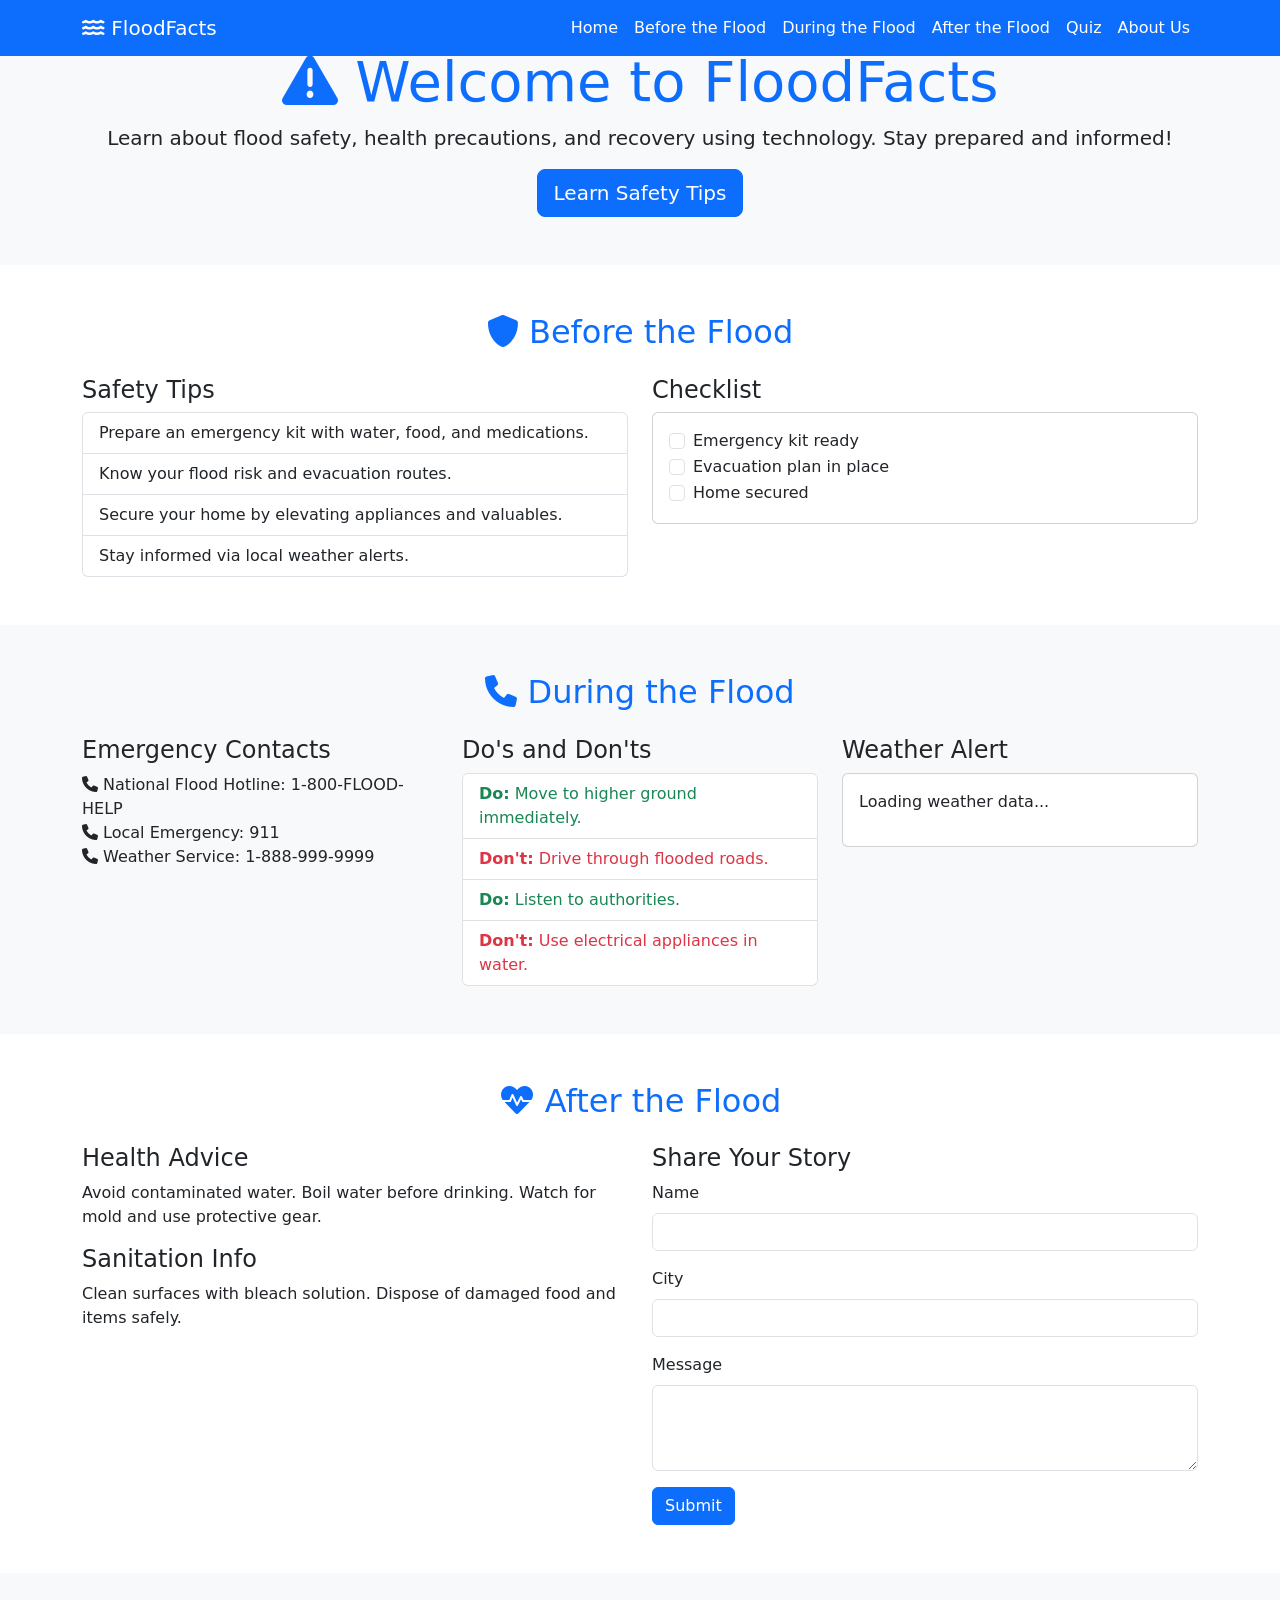
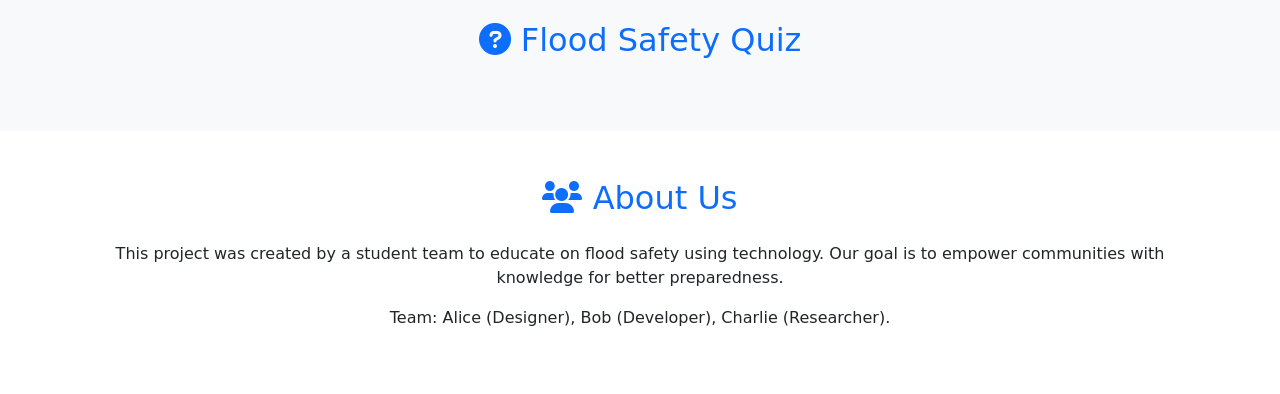
==== index.html @ 53303cf0 "index.html" ====
<!DOCTYPE html>
<html lang="en">
<head>
<meta charset="UTF-8">
<meta name="viewport" content="width=device-width, initial-scale=1.0">
<title>FloodFacts - Educating on Flood Safety</title>
<link href="https://cdn.jsdelivr.net/npm/bootstrap@5.3.0/dist/css/bootstrap.min.css" rel="stylesheet">
<link rel="stylesheet" href="https://cdnjs.cloudflare.com/ajax/libs/font-awesome/6.0.0/css/all.min.css">
<link rel="stylesheet" href="style.css">
</head>
<body>
<!-- Fixed Top Navigation -->
<nav class="navbar navbar-expand-lg navbar-light bg-primary fixed-top">
<div class="container">
<a class="navbar-brand text-white" href="#home"><i class="fas fa-water"></i> FloodFacts</a>
<button class="navbar-toggler" type="button" data-bs-toggle="collapse" data-bs-target="#navbarNav">
<span class="navbar-toggler-icon"></span>
</button>
<div class="collapse navbar-collapse" id="navbarNav">
<ul class="navbar-nav ms-auto">
<li class="nav-item"><a class="nav-link text-white" href="#home">Home</a></li>
<li class="nav-item"><a class="nav-link text-white" href="#before">Before the Flood</a></li>
<li class="nav-item"><a class="nav-link text-white" href="#during">During the Flood</a></li>
<li class="nav-item"><a class="nav-link text-white" href="#after">After the Flood</a></li>
<li class="nav-item"><a class="nav-link text-white" href="#quiz">Quiz</a></li>
<li class="nav-item"><a class="nav-link text-white" href="#about">About Us</a></li>
</ul>
</div>
</div>
</nav>
 
    <!-- Home Section -->
<section id="home" class="section bg-light">
<div class="container text-center py-5">
<h1 class="display-4 text-primary"><i class="fas fa-exclamation-triangle"></i> Welcome to FloodFacts</h1>
<p class="lead">Learn about flood safety, health precautions, and recovery using technology. Stay prepared and informed!</p>
<a href="#before" class="btn btn-primary btn-lg">Learn Safety Tips</a>
</div>
</section>
 
    <!-- Before the Flood Section -->
<section id="before" class="section bg-white">
<div class="container py-5">
<h2 class="text-center text-primary mb-4"><i class="fas fa-shield-alt"></i> Before the Flood</h2>
<div class="row">
<div class="col-md-6">
<h4>Safety Tips</h4>
<ul class="list-group">
<li class="list-group-item">Prepare an emergency kit with water, food, and medications.</li>
<li class="list-group-item">Know your flood risk and evacuation routes.</li>
<li class="list-group-item">Secure your home by elevating appliances and valuables.</li>
<li class="list-group-item">Stay informed via local weather alerts.</li>
</ul>
</div>
<div class="col-md-6">
<h4>Checklist</h4>
<div class="card">
<div class="card-body">
<div class="form-check">
<input class="form-check-input" type="checkbox" id="check1">
<label class="form-check-label" for="check1">Emergency kit ready</label>
</div>
<div class="form-check">
<input class="form-check-input" type="checkbox" id="check2">
<label class="form-check-label" for="check2">Evacuation plan in place</label>
</div>
<div class="form-check">
<input class="form-check-input" type="checkbox" id="check3">
<label class="form-check-label" for="check3">Home secured</label>
</div>
</div>
</div>
</div>
</div>
</div>
</section>
 
    <!-- During the Flood Section -->
<section id="during" class="section bg-light">
<div class="container py-5">
<h2 class="text-center text-primary mb-4"><i class="fas fa-phone"></i> During the Flood</h2>
<div class="row">
<div class="col-md-4">
<h4>Emergency Contacts</h4>
<ul class="list-unstyled">
<li><i class="fas fa-phone"></i> National Flood Hotline: 1-800-FLOOD-HELP</li>
<li><i class="fas fa-phone"></i> Local Emergency: 911</li>
<li><i class="fas fa-phone"></i> Weather Service: 1-888-999-9999</li>
</ul>
</div>
<div class="col-md-4">
<h4>Do's and Don'ts</h4>
<ul class="list-group">
<li class="list-group-item text-success"><strong>Do:</strong> Move to higher ground immediately.</li>
<li class="list-group-item text-danger"><strong>Don't:</strong> Drive through flooded roads.</li>
<li class="list-group-item text-success"><strong>Do:</strong> Listen to authorities.</li>
<li class="list-group-item text-danger"><strong>Don't:</strong> Use electrical appliances in water.</li>
</ul>
</div>
<div class="col-md-4">
<h4>Weather Alert</h4>
<div id="weather" class="card">
<div class="card-body">
<p>Loading weather data...</p>
</div>
</div>
</div>
</div>
</div>
</section>
 
    <!-- After the Flood Section -->
<section id="after" class="section bg-white">
<div class="container py-5">
<h2 class="text-center text-primary mb-4"><i class="fas fa-heartbeat"></i> After the Flood</h2>
<div class="row">
<div class="col-md-6">
<h4>Health Advice</h4>
<p>Avoid contaminated water. Boil water before drinking. Watch for mold and use protective gear.</p>
<h4>Sanitation Info</h4>
<p>Clean surfaces with bleach solution. Dispose of damaged food and items safely.</p>
</div>
<div class="col-md-6">
<h4>Share Your Story</h4>
<form action="https://formspree.io/f/YOUR_FORMSPREE_ID" method="POST">
<div class="mb-3">
<label for="name" class="form-label">Name</label>
<input type="text" class="form-control" id="name" name="name" required>
</div>
<div class="mb-3">
<label for="city" class="form-label">City</label>
<input type="text" class="form-control" id="city" name="city" required>
</div>
<div class="mb-3">
<label for="message" class="form-label">Message</label>
<textarea class="form-control" id="message" name="message" rows="3" required></textarea>
</div>
<button type="submit" class="btn btn-primary">Submit</button>
</form>
</div>
</div>
</div>
</section>
 
    <!-- Quiz Section -->
<section id="quiz" class="section bg-light">
<div class="container py-5">
<h2 class="text-center text-primary mb-4"><i class="fas fa-question-circle"></i> Flood Safety Quiz</h2>
<div id="quiz-container">
<div id="question"></div>
<div id="options"></div>
<button id="next-btn" class="btn btn-primary mt-3" style="display:none;">Next</button>
</div>
<div id="result" style="display:none;">
<h3>Your Score: <span id="score"></span>/5</h3>
<p id="feedback"></p>
</div>
</div>
</section>
 
    <!-- About Us Section -->
<section id="about" class="section bg-white">
<div class="container py-5 text-center">
<h2 class="text-primary mb-4"><i class="fas fa-users"></i> About Us</h2>
<p>This project was created by a student team to educate on flood safety using technology. Our goal is to empower communities with knowledge for better preparedness.</p>
<p>Team: Alice (Designer), Bob (Developer), Charlie (Researcher).</p>
</div>
</section>
 
    <script src="https://cdn.jsdelivr.net/npm/bootstrap@5.3.0/dist/js/bootstrap.bundle.min.js"></script>
<script src="script.js"></script>
</body>
</html>
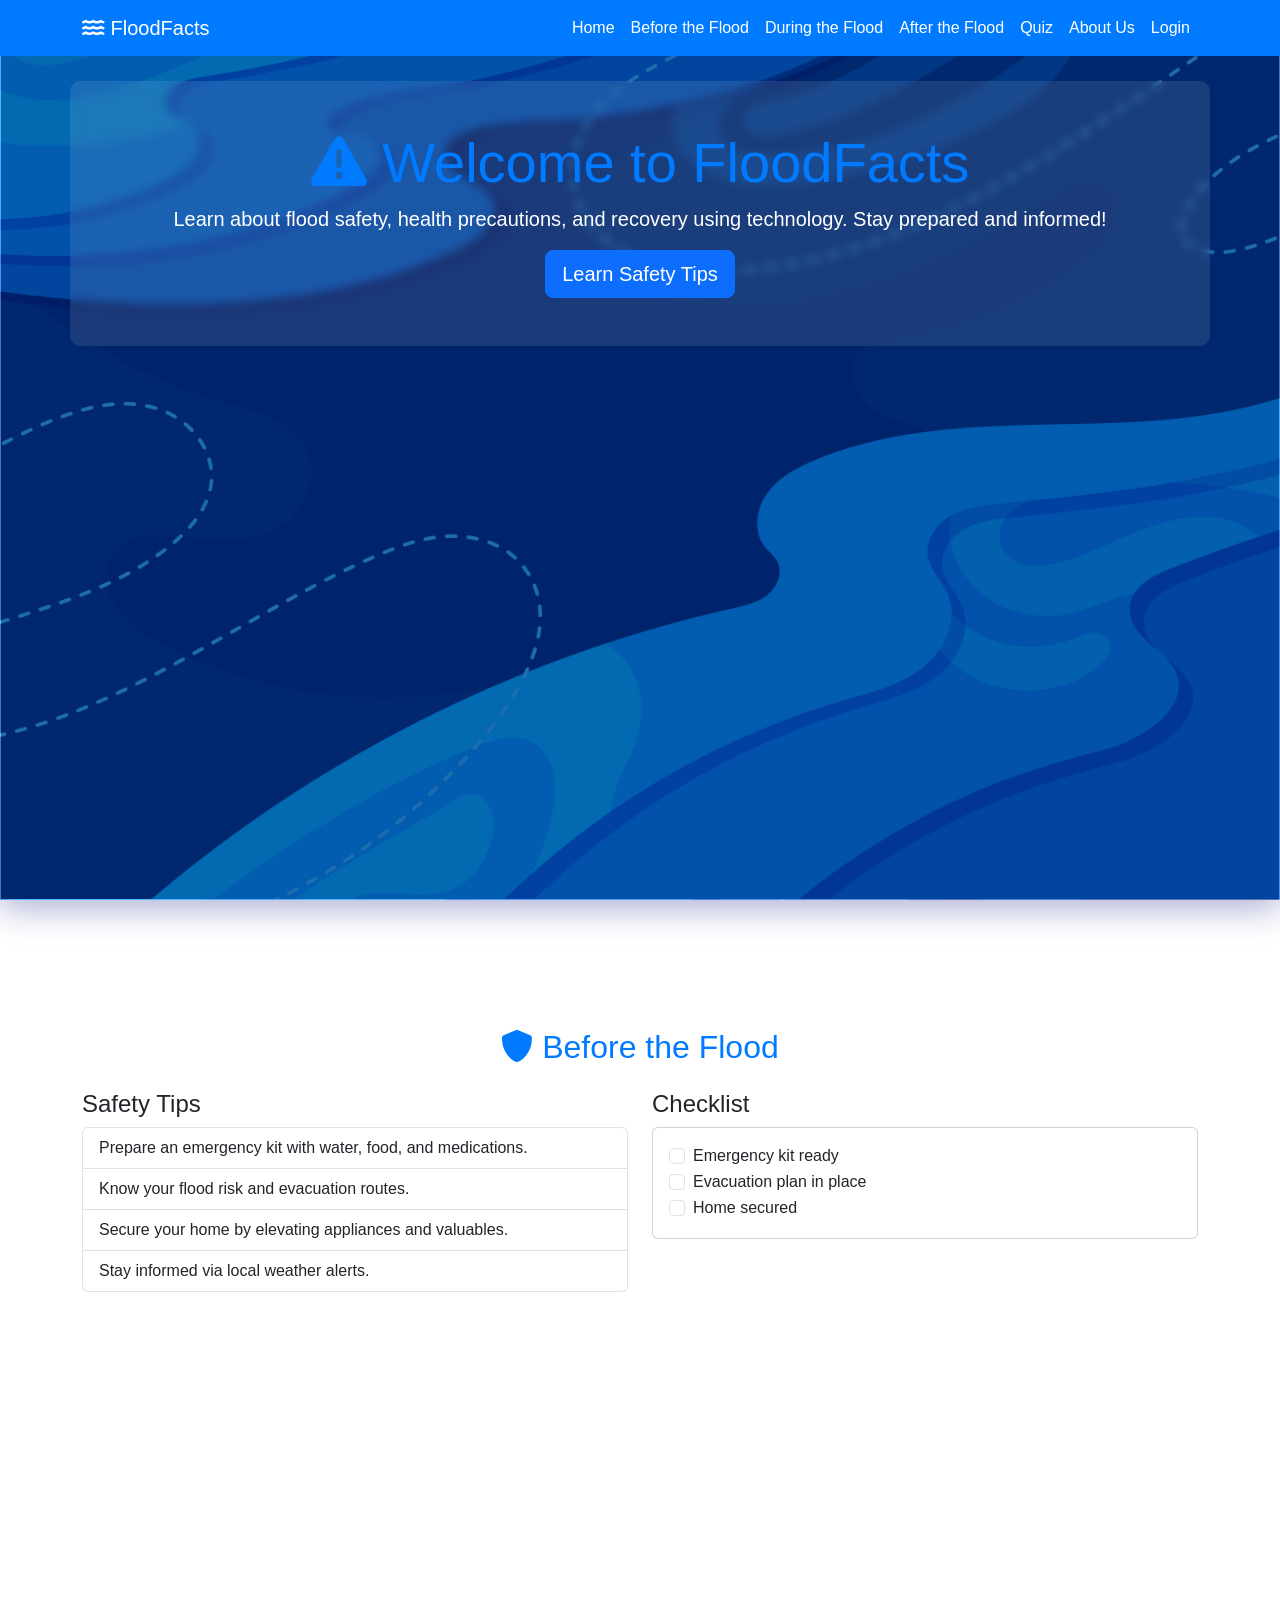
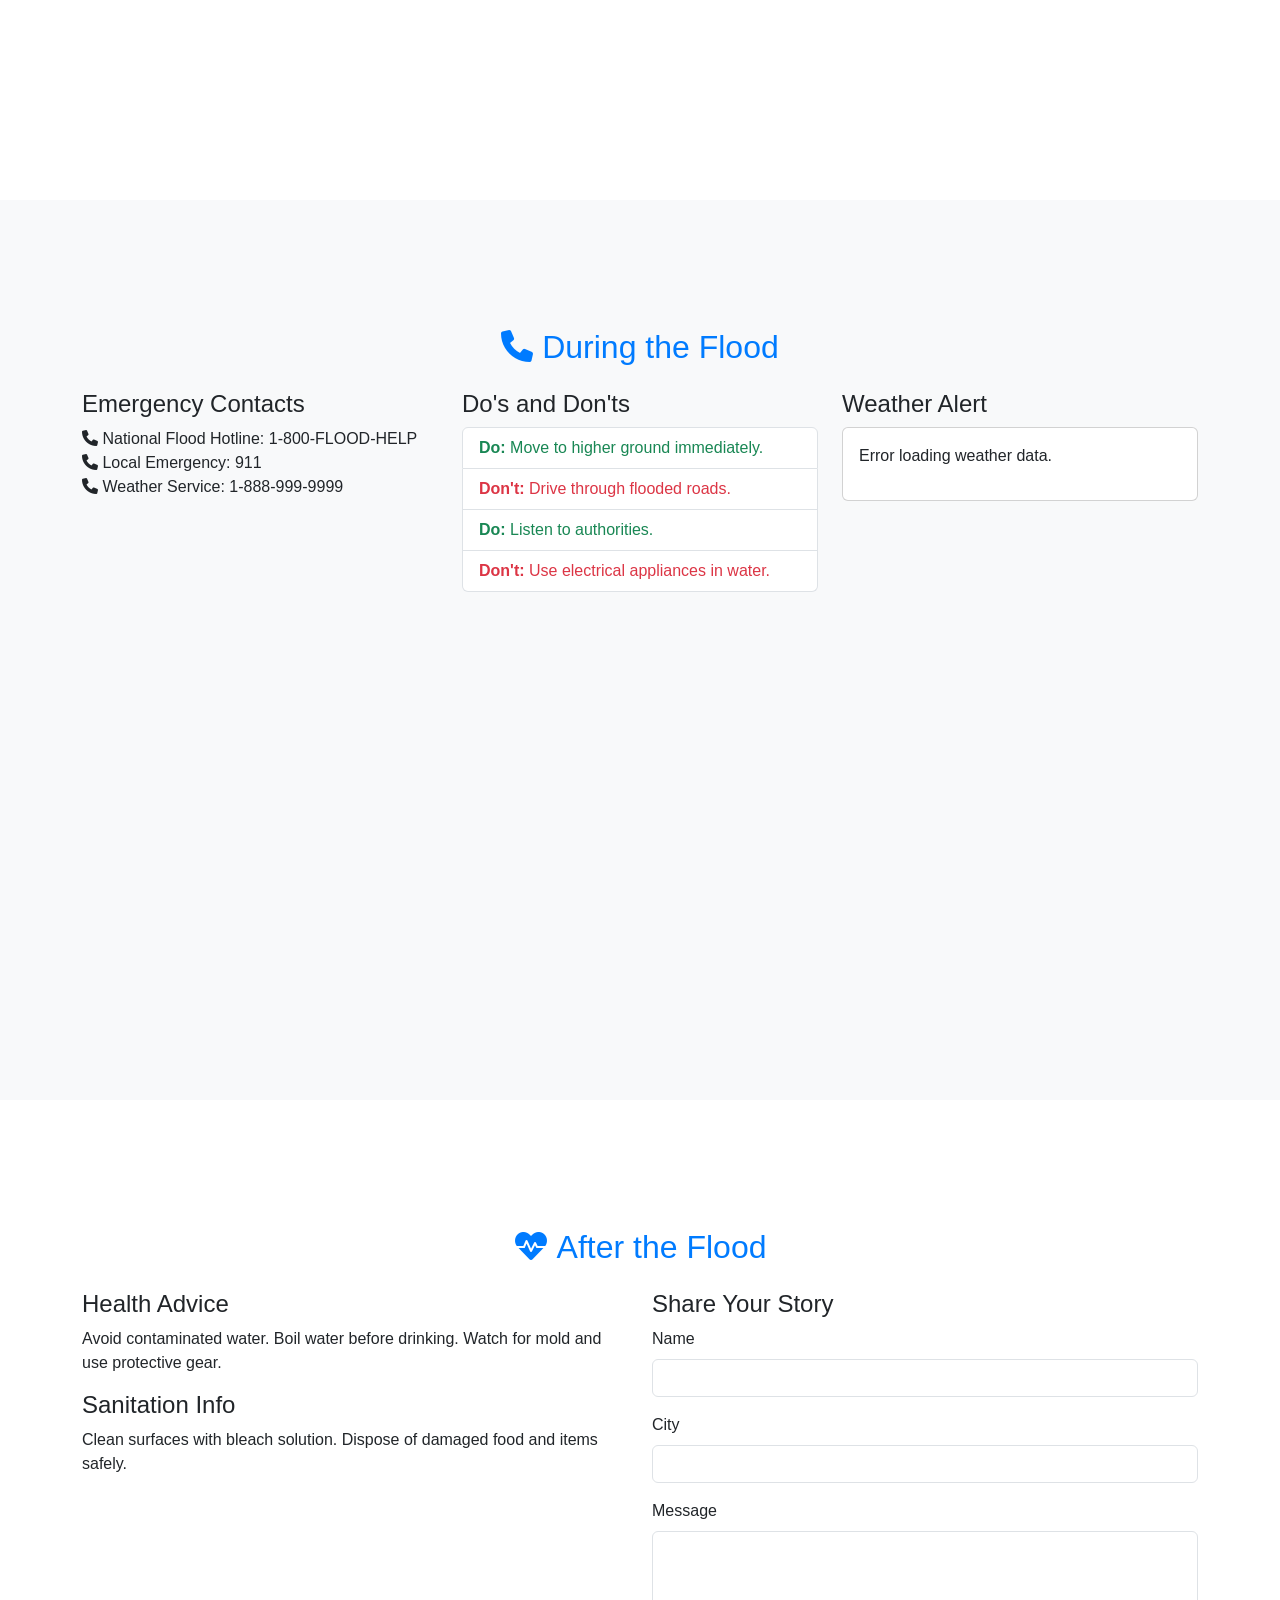
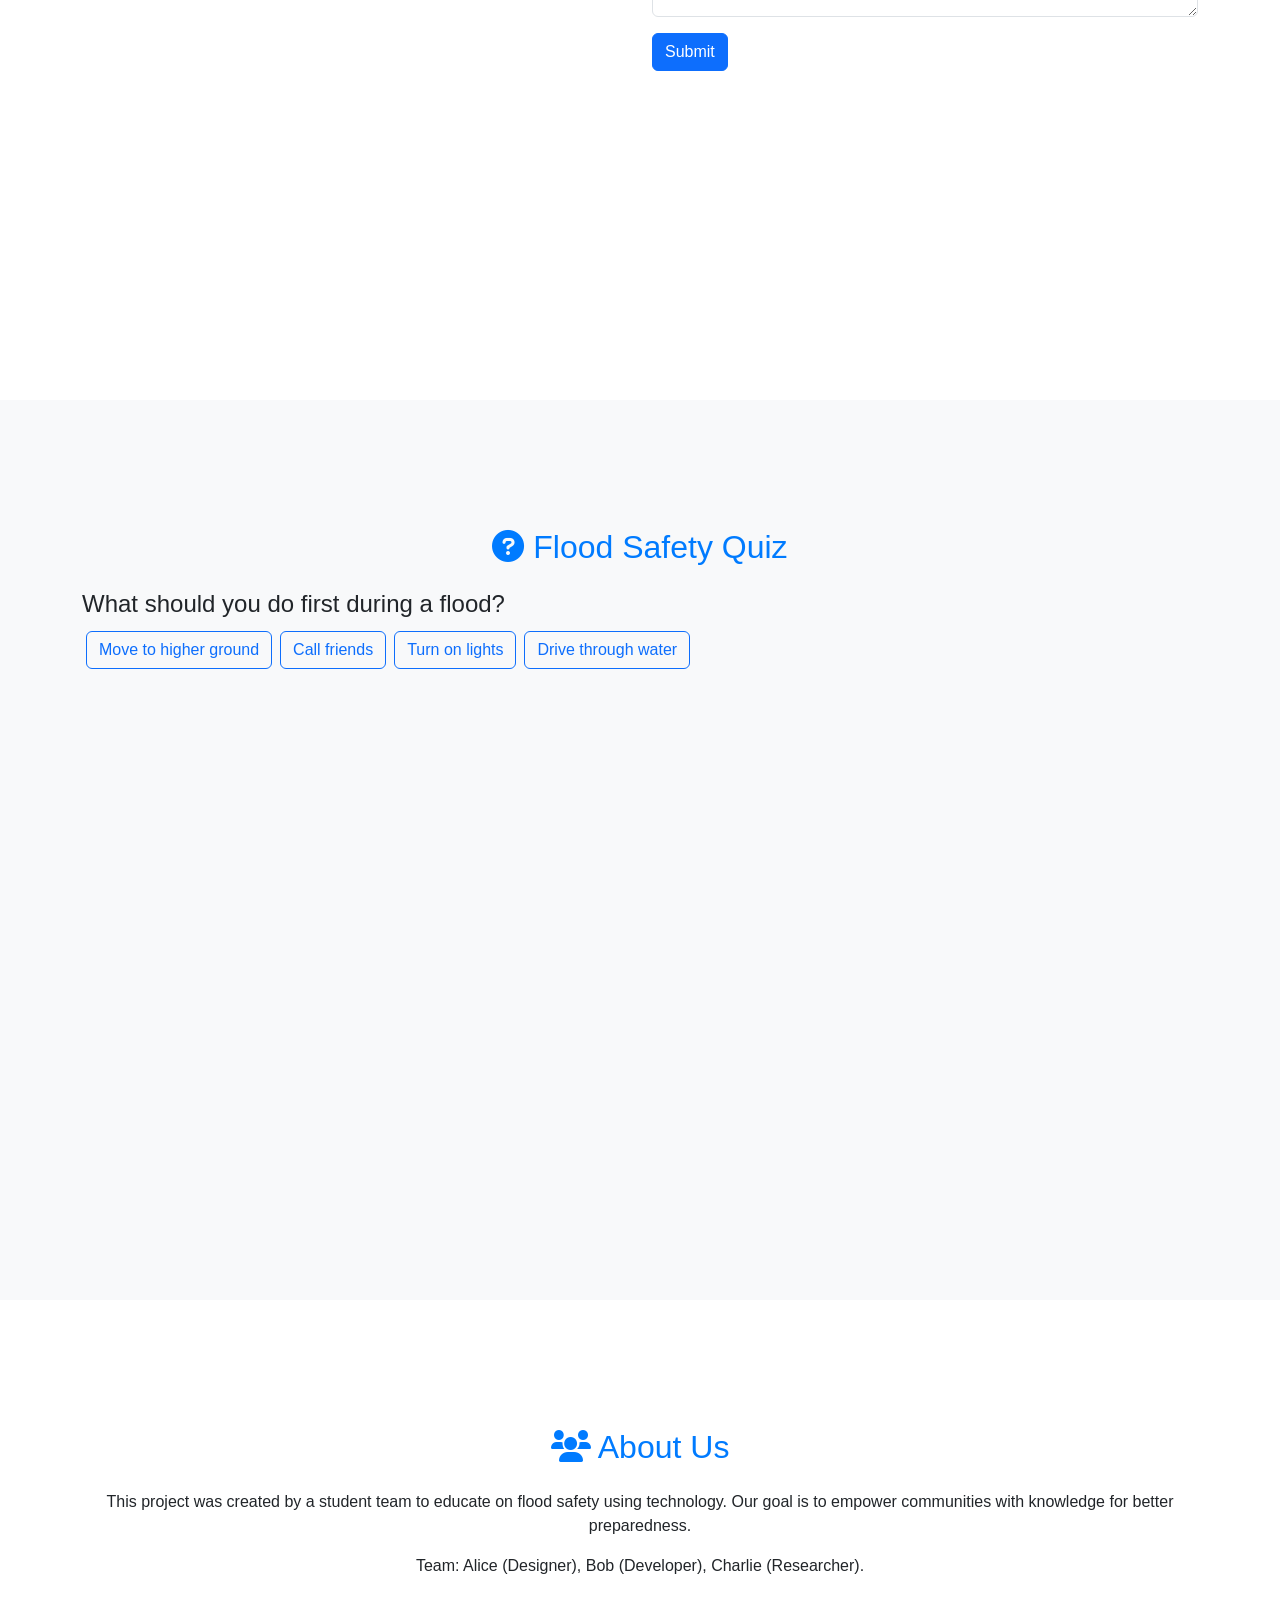
==== commit 02e109b8: "Add files via upload" ====
--- a/index.html
+++ b/index.html
@@ -1,173 +1,175 @@
-<!DOCTYPE html>
-<html lang="en">
-<head>
-<meta charset="UTF-8">
-<meta name="viewport" content="width=device-width, initial-scale=1.0">
-<title>FloodFacts - Educating on Flood Safety</title>
-<link href="https://cdn.jsdelivr.net/npm/bootstrap@5.3.0/dist/css/bootstrap.min.css" rel="stylesheet">
-<link rel="stylesheet" href="https://cdnjs.cloudflare.com/ajax/libs/font-awesome/6.0.0/css/all.min.css">
-<link rel="stylesheet" href="style.css">
-</head>
-<body>
-<!-- Fixed Top Navigation -->
-<nav class="navbar navbar-expand-lg navbar-light bg-primary fixed-top">
-<div class="container">
-<a class="navbar-brand text-white" href="#home"><i class="fas fa-water"></i> FloodFacts</a>
-<button class="navbar-toggler" type="button" data-bs-toggle="collapse" data-bs-target="#navbarNav">
-<span class="navbar-toggler-icon"></span>
-</button>
-<div class="collapse navbar-collapse" id="navbarNav">
-<ul class="navbar-nav ms-auto">
-<li class="nav-item"><a class="nav-link text-white" href="#home">Home</a></li>
-<li class="nav-item"><a class="nav-link text-white" href="#before">Before the Flood</a></li>
-<li class="nav-item"><a class="nav-link text-white" href="#during">During the Flood</a></li>
-<li class="nav-item"><a class="nav-link text-white" href="#after">After the Flood</a></li>
-<li class="nav-item"><a class="nav-link text-white" href="#quiz">Quiz</a></li>
-<li class="nav-item"><a class="nav-link text-white" href="#about">About Us</a></li>
-</ul>
-</div>
-</div>
-</nav>
- 
-    <!-- Home Section -->
-<section id="home" class="section bg-light">
-<div class="container text-center py-5">
-<h1 class="display-4 text-primary"><i class="fas fa-exclamation-triangle"></i> Welcome to FloodFacts</h1>
-<p class="lead">Learn about flood safety, health precautions, and recovery using technology. Stay prepared and informed!</p>
-<a href="#before" class="btn btn-primary btn-lg">Learn Safety Tips</a>
-</div>
-</section>
- 
-    <!-- Before the Flood Section -->
-<section id="before" class="section bg-white">
-<div class="container py-5">
-<h2 class="text-center text-primary mb-4"><i class="fas fa-shield-alt"></i> Before the Flood</h2>
-<div class="row">
-<div class="col-md-6">
-<h4>Safety Tips</h4>
-<ul class="list-group">
-<li class="list-group-item">Prepare an emergency kit with water, food, and medications.</li>
-<li class="list-group-item">Know your flood risk and evacuation routes.</li>
-<li class="list-group-item">Secure your home by elevating appliances and valuables.</li>
-<li class="list-group-item">Stay informed via local weather alerts.</li>
-</ul>
-</div>
-<div class="col-md-6">
-<h4>Checklist</h4>
-<div class="card">
-<div class="card-body">
-<div class="form-check">
-<input class="form-check-input" type="checkbox" id="check1">
-<label class="form-check-label" for="check1">Emergency kit ready</label>
-</div>
-<div class="form-check">
-<input class="form-check-input" type="checkbox" id="check2">
-<label class="form-check-label" for="check2">Evacuation plan in place</label>
-</div>
-<div class="form-check">
-<input class="form-check-input" type="checkbox" id="check3">
-<label class="form-check-label" for="check3">Home secured</label>
-</div>
-</div>
-</div>
-</div>
-</div>
-</div>
-</section>
- 
-    <!-- During the Flood Section -->
-<section id="during" class="section bg-light">
-<div class="container py-5">
-<h2 class="text-center text-primary mb-4"><i class="fas fa-phone"></i> During the Flood</h2>
-<div class="row">
-<div class="col-md-4">
-<h4>Emergency Contacts</h4>
-<ul class="list-unstyled">
-<li><i class="fas fa-phone"></i> National Flood Hotline: 1-800-FLOOD-HELP</li>
-<li><i class="fas fa-phone"></i> Local Emergency: 911</li>
-<li><i class="fas fa-phone"></i> Weather Service: 1-888-999-9999</li>
-</ul>
-</div>
-<div class="col-md-4">
-<h4>Do's and Don'ts</h4>
-<ul class="list-group">
-<li class="list-group-item text-success"><strong>Do:</strong> Move to higher ground immediately.</li>
-<li class="list-group-item text-danger"><strong>Don't:</strong> Drive through flooded roads.</li>
-<li class="list-group-item text-success"><strong>Do:</strong> Listen to authorities.</li>
-<li class="list-group-item text-danger"><strong>Don't:</strong> Use electrical appliances in water.</li>
-</ul>
-</div>
-<div class="col-md-4">
-<h4>Weather Alert</h4>
-<div id="weather" class="card">
-<div class="card-body">
-<p>Loading weather data...</p>
-</div>
-</div>
-</div>
-</div>
-</div>
-</section>
- 
-    <!-- After the Flood Section -->
-<section id="after" class="section bg-white">
-<div class="container py-5">
-<h2 class="text-center text-primary mb-4"><i class="fas fa-heartbeat"></i> After the Flood</h2>
-<div class="row">
-<div class="col-md-6">
-<h4>Health Advice</h4>
-<p>Avoid contaminated water. Boil water before drinking. Watch for mold and use protective gear.</p>
-<h4>Sanitation Info</h4>
-<p>Clean surfaces with bleach solution. Dispose of damaged food and items safely.</p>
-</div>
-<div class="col-md-6">
-<h4>Share Your Story</h4>
-<form action="https://formspree.io/f/YOUR_FORMSPREE_ID" method="POST">
-<div class="mb-3">
-<label for="name" class="form-label">Name</label>
-<input type="text" class="form-control" id="name" name="name" required>
-</div>
-<div class="mb-3">
-<label for="city" class="form-label">City</label>
-<input type="text" class="form-control" id="city" name="city" required>
-</div>
-<div class="mb-3">
-<label for="message" class="form-label">Message</label>
-<textarea class="form-control" id="message" name="message" rows="3" required></textarea>
-</div>
-<button type="submit" class="btn btn-primary">Submit</button>
-</form>
-</div>
-</div>
-</div>
-</section>
- 
-    <!-- Quiz Section -->
-<section id="quiz" class="section bg-light">
-<div class="container py-5">
-<h2 class="text-center text-primary mb-4"><i class="fas fa-question-circle"></i> Flood Safety Quiz</h2>
-<div id="quiz-container">
-<div id="question"></div>
-<div id="options"></div>
-<button id="next-btn" class="btn btn-primary mt-3" style="display:none;">Next</button>
-</div>
-<div id="result" style="display:none;">
-<h3>Your Score: <span id="score"></span>/5</h3>
-<p id="feedback"></p>
-</div>
-</div>
-</section>
- 
-    <!-- About Us Section -->
-<section id="about" class="section bg-white">
-<div class="container py-5 text-center">
-<h2 class="text-primary mb-4"><i class="fas fa-users"></i> About Us</h2>
-<p>This project was created by a student team to educate on flood safety using technology. Our goal is to empower communities with knowledge for better preparedness.</p>
-<p>Team: Alice (Designer), Bob (Developer), Charlie (Researcher).</p>
-</div>
-</section>
- 
-    <script src="https://cdn.jsdelivr.net/npm/bootstrap@5.3.0/dist/js/bootstrap.bundle.min.js"></script>
-<script src="script.js"></script>
-</body>
-</html>
+<!DOCTYPE html>
+<html lang="en">
+<head>
+    <meta charset="UTF-8">
+    <meta name="viewport" content="width=device-width, initial-scale=1.0">
+    <title>FloodFacts - Educating on Flood Safety</title>
+    <link href="https://cdn.jsdelivr.net/npm/bootstrap@5.3.0/dist/css/bootstrap.min.css" rel="stylesheet">
+    <link rel="stylesheet" href="https://cdnjs.cloudflare.com/ajax/libs/font-awesome/6.0.0/css/all.min.css">
+    <link rel="stylesheet" href="style.css">
+</head>
+<body>
+    <!-- Fixed Top Navigation -->
+    <nav class="navbar navbar-expand-lg navbar-light bg-primary fixed-top">
+        <div class="container">
+            <a class="navbar-brand text-white" href="#home"><i class="fas fa-water"></i> FloodFacts</a>
+            <button class="navbar-toggler" type="button" data-bs-toggle="collapse" data-bs-target="#navbarNav">
+                <span class="navbar-toggler-icon"></span>
+            </button>
+            <div class="collapse navbar-collapse" id="navbarNav">
+                <ul class="navbar-nav ms-auto">
+                    <li class="nav-item"><a class="nav-link text-white" href="#home">Home</a></li>
+                    <li class="nav-item"><a class="nav-link text-white" href="#before">Before the Flood</a></li>
+                    <li class="nav-item"><a class="nav-link text-white" href="#during">During the Flood</a></li>
+                    <li class="nav-item"><a class="nav-link text-white" href="#after">After the Flood</a></li>
+                    <li class="nav-item"><a class="nav-link text-white" href="#quiz">Quiz</a></li>
+                    <li class="nav-item"><a class="nav-link text-white" href="#about">About Us</a></li>
+                    <li class="nav-item"><a id="login-link" class="nav-link text-white" href="login.html">Login</a></li>
+                </ul>
+            </div>
+        </div>
+    </nav>
+
+    <!-- Home Section -->
+    <section id="home" class="section bg-light">
+        <div class="container text-center py-5">
+            <h1 class="display-4 text-primary"><i class="fas fa-exclamation-triangle"></i> Welcome to FloodFacts</h1>
+            <p class="lead">Learn about flood safety, health precautions, and recovery using technology. Stay prepared and informed!</p>
+            <div id="welcome-message" style="display:none;"></div> <!-- Optional personalized message -->
+            <a href="#before" class="btn btn-primary btn-lg">Learn Safety Tips</a>
+        </div>
+    </section>
+
+    <!-- Before the Flood Section -->
+    <section id="before" class="section bg-white">
+        <div class="container py-5">
+            <h2 class="text-center text-primary mb-4"><i class="fas fa-shield-alt"></i> Before the Flood</h2>
+            <div class="row">
+                <div class="col-md-6">
+                    <h4>Safety Tips</h4>
+                    <ul class="list-group">
+                        <li class="list-group-item">Prepare an emergency kit with water, food, and medications.</li>
+                        <li class="list-group-item">Know your flood risk and evacuation routes.</li>
+                        <li class="list-group-item">Secure your home by elevating appliances and valuables.</li>
+                        <li class="list-group-item">Stay informed via local weather alerts.</li>
+                    </ul>
+                </div>
+                <div class="col-md-6">
+                    <h4>Checklist</h4>
+                    <div class="card">
+                        <div class="card-body">
+                            <div class="form-check">
+                                <input class="form-check-input" type="checkbox" id="check1">
+                                <label class="form-check-label" for="check1">Emergency kit ready</label>
+                            </div>
+                            <div class="form-check">
+                                <input class="form-check-input" type="checkbox" id="check2">
+                                <label class="form-check-label" for="check2">Evacuation plan in place</label>
+                            </div>
+                            <div class="form-check">
+                                <input class="form-check-input" type="checkbox" id="check3">
+                                <label class="form-check-label" for="check3">Home secured</label>
+                            </div>
+                        </div>
+                    </div>
+                </div>
+            </div>
+        </div>
+    </section>
+
+    <!-- During the Flood Section -->
+    <section id="during" class="section bg-light">
+        <div class="container py-5">
+            <h2 class="text-center text-primary mb-4"><i class="fas fa-phone"></i> During the Flood</h2>
+            <div class="row">
+                <div class="col-md-4">
+                    <h4>Emergency Contacts</h4>
+                    <ul class="list-unstyled">
+                        <li><i class="fas fa-phone"></i> National Flood Hotline: 1-800-FLOOD-HELP</li>
+                        <li><i class="fas fa-phone"></i> Local Emergency: 911</li>
+                        <li><i class="fas fa-phone"></i> Weather Service: 1-888-999-9999</li>
+                    </ul>
+                </div>
+                <div class="col-md-4">
+                    <h4>Do's and Don'ts</h4>
+                    <ul class="list-group">
+                        <li class="list-group-item text-success"><strong>Do:</strong> Move to higher ground immediately.</li>
+                        <li class="list-group-item text-danger"><strong>Don't:</strong> Drive through flooded roads.</li>
+                        <li class="list-group-item text-success"><strong>Do:</strong> Listen to authorities.</li>
+                        <li class="list-group-item text-danger"><strong>Don't:</strong> Use electrical appliances in water.</li>
+                    </ul>
+                </div>
+                <div class="col-md-4">
+                    <h4>Weather Alert</h4>
+                    <div id="weather" class="card">
+                        <div class="card-body">
+                            <p>Loading weather data...</p>
+                        </div>
+                    </div>
+                </div>
+            </div>
+        </div>
+    </section>
+
+    <!-- After the Flood Section -->
+    <section id="after" class="section bg-white">
+        <div class="container py-5">
+            <h2 class="text-center text-primary mb-4"><i class="fas fa-heartbeat"></i> After the Flood</h2>
+            <div class="row">
+                <div class="col-md-6">
+                    <h4>Health Advice</h4>
+                    <p>Avoid contaminated water. Boil water before drinking. Watch for mold and use protective gear.</p>
+                    <h4>Sanitation Info</h4>
+                    <p>Clean surfaces with bleach solution. Dispose of damaged food and items safely.</p>
+                </div>
+                <div class="col-md-6">
+                    <h4>Share Your Story</h4>
+                    <form action="https://formspree.io/f/YOUR_FORMSPREE_ID" method="POST">
+                        <div class="mb-3">
+                            <label for="name" class="form-label">Name</label>
+                            <input type="text" class="form-control" id="name" name="name" required>
+                        </div>
+                        <div class="mb-3">
+                            <label for="city" class="form-label">City</label>
+                            <input type="text" class="form-control" id="city" name="city" required>
+                        </div>
+                        <div class="mb-3">
+                            <label for="message" class="form-label">Message</label>
+                            <textarea class="form-control" id="message" name="message" rows="3" required></textarea>
+                        </div>
+                        <button type="submit" class="btn btn-primary">Submit</button>
+                    </form>
+                </div>
+            </div>
+        </div>
+    </section>
+
+    <!-- Quiz Section -->
+    <section id="quiz" class="section bg-light">
+        <div class="container py-5">
+            <h2 class="text-center text-primary mb-4"><i class="fas fa-question-circle"></i> Flood Safety Quiz</h2>
+            <div id="quiz-container">
+                <div id="question"></div>
+                <div id="options"></div>
+                <button id="next-btn" class="btn btn-primary mt-3" style="display:none;">Next</button>
+            </div>
+            <div id="result" style="display:none;">
+                <h3>Your Score: <span id="score"></span>/5</h3>
+                <p id="feedback"></p>
+            </div>
+        </div>
+    </section>
+
+    <!-- About Us Section -->
+    <section id="about" class="section bg-white">
+        <div class="container py-5 text-center">
+            <h2 class="text-primary mb-4"><i class="fas fa-users"></i> About Us</h2>
+            <p>This project was created by a student team to educate on flood safety using technology. Our goal is to empower communities with knowledge for better preparedness.</p>
+            <p>Team: Alice (Designer), Bob (Developer), Charlie (Researcher).</p>
+        </div>
+    </section>
+
+    <script src="https://cdn.jsdelivr.net/npm/bootstrap@5.3.0/dist/js/bootstrap.bundle.min.js"></script>
+    <script src="script.js"></script>
+</body>
+</html>
--- a/style.css
+++ b/style.css
@@ -0,0 +1,73 @@
+body {
+    font-family: Arial, sans-serif;
+    background-color: #f8f9fa;
+}
+
+.section {
+    padding-top: 80px; /* Account for fixed nav */
+    min-height: 100vh;
+}
+
+/* Glassmorphism Effect for Home Section */
+#home {
+    /* Add your background image here, e.g., background-image: url('flood-background.jpg'); */
+    background-size: cover;
+    background-position: center;
+    backdrop-filter: blur(15px); /* Frosted glass blur */
+    background-color: rgba(255, 255, 255, 0.2); /* Semi-transparent white overlay */
+    border: 1px solid rgba(255, 255, 255, 0.3); /* Subtle border */
+    box-shadow: 0 8px 32px 0 rgba(31, 38, 135, 0.37); /* Depth shadow */
+    position: relative;
+    background-image: url('floodhome.jpg');
+}
+
+/* Dark overlay to slightly darken the image for text clarity */
+#home::before {
+    content: '';
+    position: absolute;
+    top: 0;
+    left: 0;
+    right: 0;
+    bottom: 0;
+    background-color: rgba(0, 0, 0, 0.3); /* 30% opacity black overlay */
+    z-index: 0; /* Behind content, above image */
+}
+
+/* Ensure content inside home section is readable */
+#home .container {
+    position: relative;
+    z-index: 1; /* Bring text above the glass effect and overlay */
+    background-color: rgba(255, 255, 255, 0.1); /* Optional: slight overlay on text area for better contrast */
+    border-radius: 10px;
+    padding: 20px;
+    backdrop-filter: blur(5px); /* Light blur on the container for extra glassmorphism */
+}
+
+/* Brighter green for welcome message */
+#welcome-message .text-success {
+    color: #00ff00 !important; /* Brighter green */
+}
+
+.navbar-brand, .nav-link {
+    transition: color 0.3s;
+}
+
+.nav-link:hover {
+    color: #ffffff !important;
+}
+
+.text-primary {
+    color: #007bff !important;
+}
+
+.bg-primary {
+    background-color: #007bff !important;
+}
+
+html {
+    scroll-behavior: smooth;
+}
+
+.lead {
+    color:#ffffff
+}
